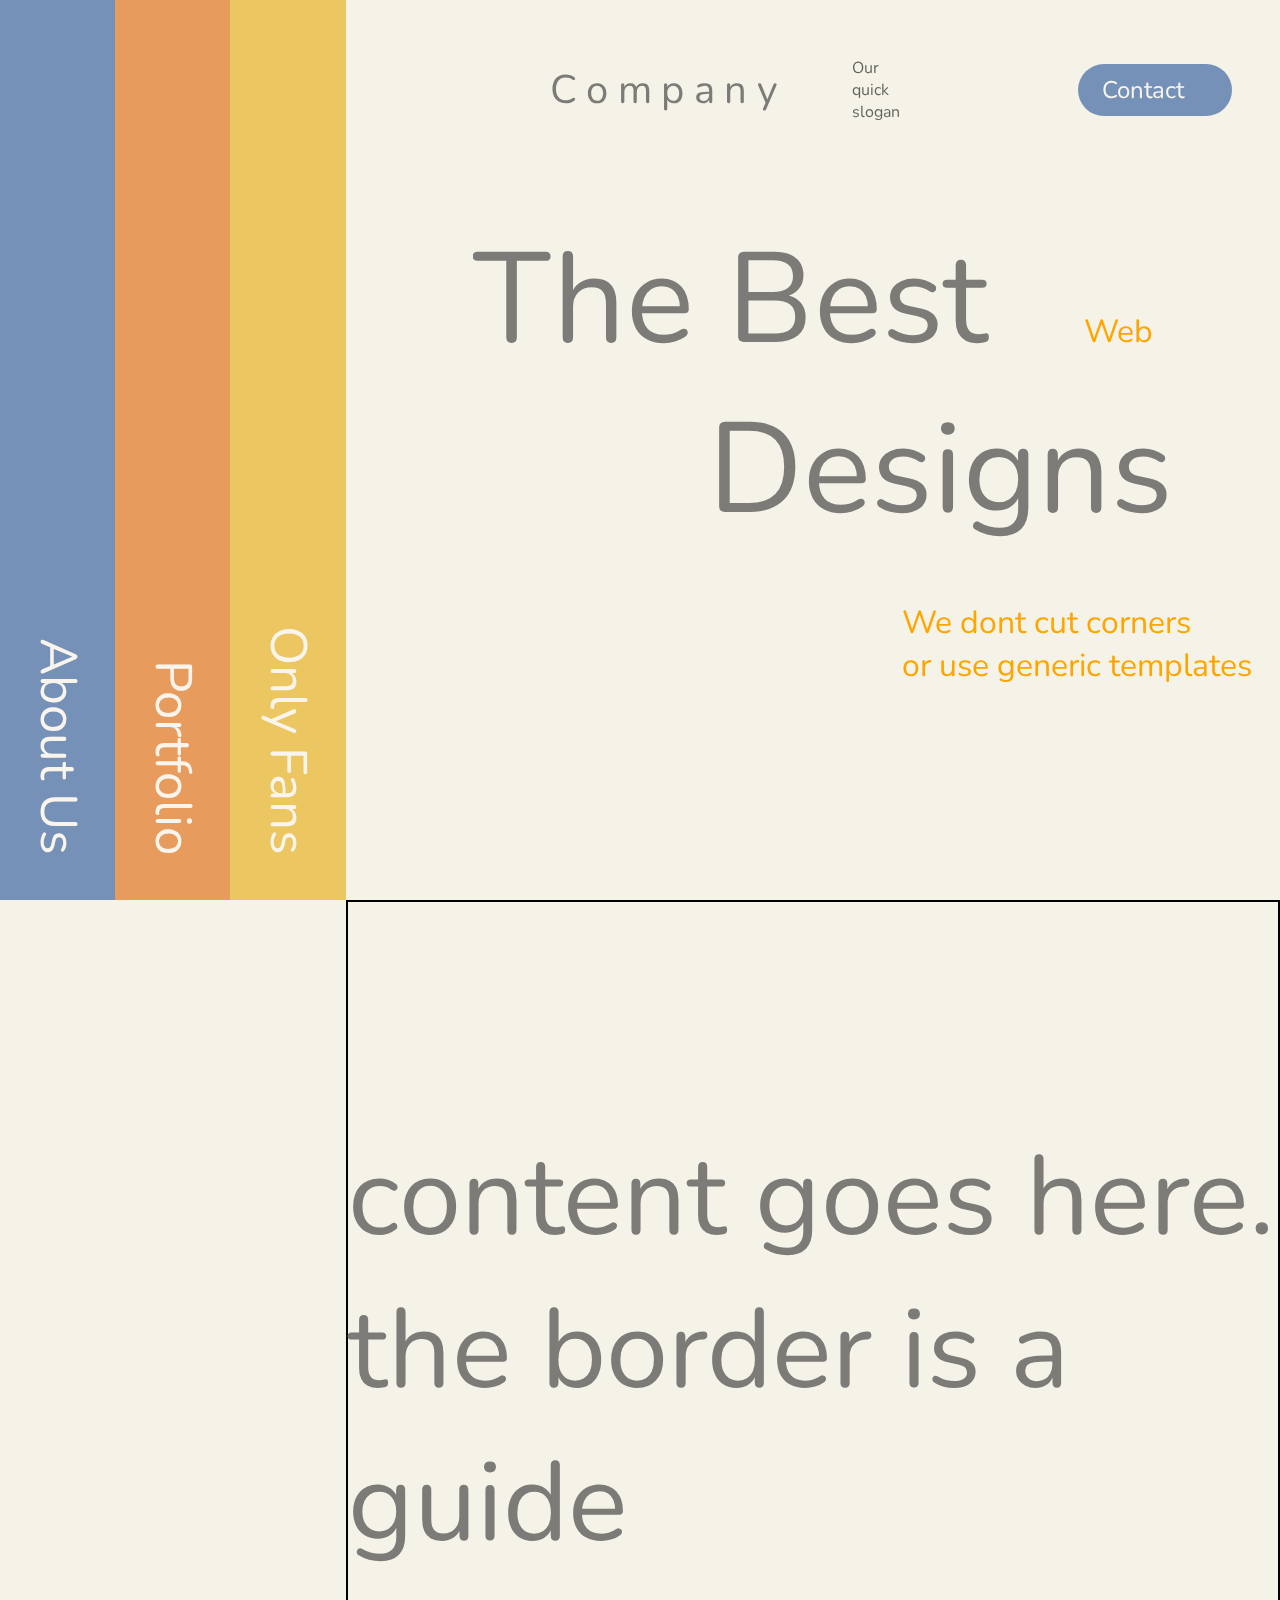
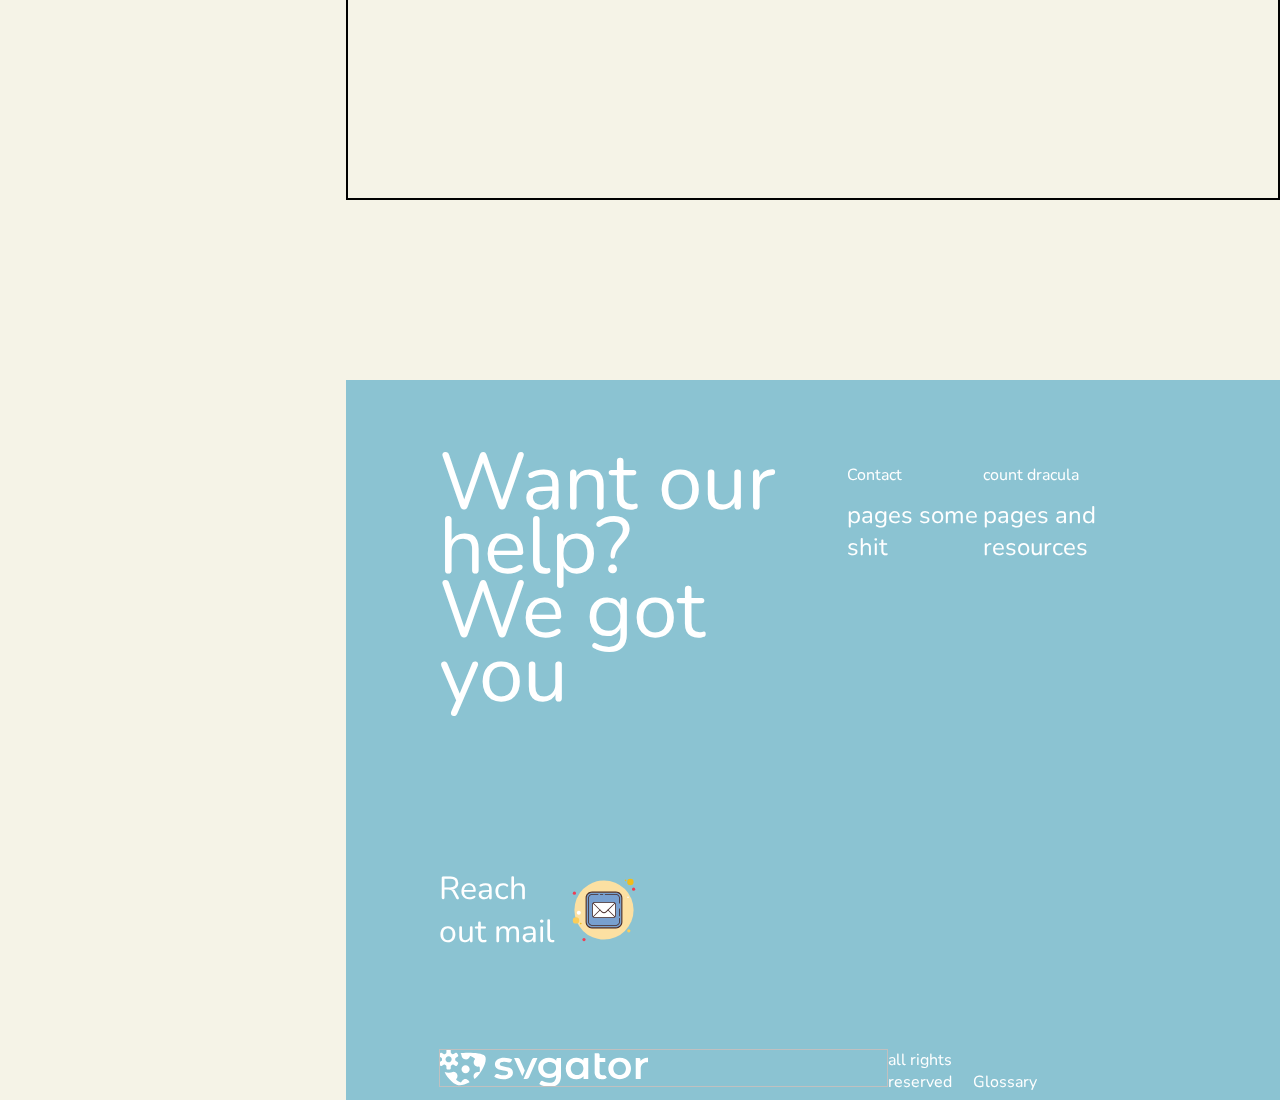
==== static/index.html @ b39f93ed "Mobile nav fix" ====
<!DOCTYPE html>
<html lang="en">
<head>
  <meta charset="UTF-8">
  <meta http-equiv="X-UA-Compatible" content="IE=edge">
  <meta name="viewport" content="width=device-width, initial-scale=1.0">
  <link rel="stylesheet" href="/css/main.css">
  <link href="https://fonts.googleapis.com/css2?family=Montserrat:wght@200;400;600;700&family=Nunito:ital,wght@0,200;0,300;0,400;0,500;0,600;0,700;0,800;1,300;1,400;1,700&family=Poppins:ital,wght@0,100;0,200;0,300;0,400;0,500;0,600;0,700;1,100;1,200;1,300;1,400;1,500;1,600;1,700&family=Press+Start+2P&family=Roboto:ital,wght@0,100;0,300;0,400;0,500;0,700;0,900;1,100;1,300;1,400;1,500;1,700;1,900&display=swap" rel="stylesheet">  <title>Page 1</title>
  <script src="/components/header.js" defer></script>
  <script src="/components/footer.js" defer></script>
  <script src="/components/navigation.js" defer></script>
  <script type="module" src="/js/index.js" defer></script>
</head>
<body>

<!-- COLUMNS -->
<div class="container123">
  <a class="items123 one">
    <aside class="column__data">
      <svg class="column__data-svg"></svg>
      <div class="column__data-text">
        <div class="column__data-text-0">About Us</div>
      </div>
    </aside>
  </a>
  <a class="items123 two">
    <aside class="column__data">
      <svg class="column__data-svg"></svg>
      <div class="column__data-text">
        <div class="column__data-text-0">Portfolio</div> 
      </div>
    </aside>
  </a>
  <a class="items123 three">
    <aside class="column__data">
      <svg class="column__data-svg"></svg>
      <div class="column__data-text">
        <div class="column__data-text-0">Only Fans</div>
      </div>
    </aside>
  </a>
</div>

<div class="offWhite"></div>




<main>
<header-component></header-component>

<div class="main__container">

  <div class="hero">
    <div class="pageTitle" >
      <div> The Best </div>
      <div>Web</div>
    </div>
    <div>
      <svg></svg>
      <div class="pageTitle" >
        <div>Designs</div>
    </div>
    </div>
    <div>We dont cut corners<br> or use generic templates</div>
  </div>

  <div class="halfway">
    <div>content goes here. the border is a guide
    </div>
  </div>

</div> <!-- main__container -->

<footer-component></footer-component>

</main>










</body>
</html>
---- css/main.css ----
@keyframes loadOpacity {
  from {
    opacity: 0;
  }
  to {
    opacity: 1;
  }
}

@keyframes spinner {
  from {
    transform: rotate(0deg);
  }
  to {
    transform: rotate(360deg);
  }
}

@keyframes textAppearY {
  from {
    transform: translateY(200px);
  }
  to {
    transform: translateY(0px);
  }
}

@keyframes textAppearX {
  from {
    transform: translateX(100px);
  }
  to {
    transform: translateX(0px);
  }
}

@keyframes navFallDown {
  0% {
    transform: translateY(-190px);
  }
  60% {
    transform: translateY(-190px);
  }
  100% {
    transform: translateY(0);
  }
}

@keyframes navRiseUp {
  0% {
    transform: translateY(230px);
  }
  60% {
    transform: translateY(230px);
  }
  100% {
    transform: translateY(0);
  }
}

@keyframes mobileNav {
  from {
    right: -100vw;
    transform: rotate(360deg);
  }
  to {
    right: -17vw;
    transform: rotate(calc(360 - 0) deg);
  }
}

@keyframes textAppearY2 {
  0% {
    transform: translateY(-80px) rotate(285deg);
  }
  50% {
    transform: translateY(-80px) rotate(285deg);
  }
  100% {
    transform: rotate(360deg);
  }
}

.one, .four, .seven, .ten {
  background-color: #7691b7;
}

.two, .five, .eight, .eleven {
  background-color: #e79b5d;
}

.three, .six, .nine, .twelve {
  background-color: #ebc661;
}

.container123, .container456, .container789, .containerLast {
  position: fixed;
  display: flex;
  left: 0;
  bottom: 0rem;
  width: 100vw;
  height: 100vh;
  z-index: 1;
  transition: 1s linear;
}

.container123 .column__data, .container456 .column__data, .container789 .column__data, .containerLast .column__data {
  display: flex;
  flex-direction: column;
  align-items: center;
  justify-content: space-between;
  margin: 0;
  width: 9vw;
  height: 90vh;
}

.container123 a, .container456 a, .container789 a, .containerLast a {
  display: flex;
  align-items: center;
  width: 9vw;
  min-width: 9vw;
  flex-shrink: 0;
  height: 100vh;
  cursor: pointer;
}

.column__data-text, .column__data-svg {
  writing-mode: vertical-lr;
  font-weight: 400;
  color: #f9f5ed;
}

.column__data {
  overflow: hidden;
}

.column__data-svg {
  top: 2rem;
  width: 50px;
  height: 50px;
  background-image: url(/img/flower.svg);
  background-repeat: no-repeat;
  transition: 1s linear;
  animation: spinner ease-out 1.2s 1;
  animation: loadOpacity 0.5s linear 1;
}

.column__data-shrink {
  width: 0px;
  height: 0px;
}

.column__data-spinner {
  animation: spinner cubic-bezier(0.57, -0.03, 0.83, 0.67) 0.5s infinite;
}

.column__data-text {
  display: flex;
  align-items: center;
  bottom: 2rem;
  font-size: 3.2rem;
  white-space: nowrap;
  overflow: hidden;
}

.column__data-text-0 {
  animation: textAppearX 0.7s linear 1;
}

.column__data-slide {
  transform: translate3d(300px, 0%, 0px);
}

.container456 .blankDiv {
  position: relative;
  width: 9vw;
  height: 100vh;
}

.container456 .hiddenDiv {
  display: flex;
  width: calc(100vw - (9vw * 3));
  flex-shrink: 1;
}

.container456 .hiddenSix {
  position: absolute;
  left: calc(9vw * 2);
  display: flex;
  width: 100vw;
  height: 100vh;
}

.container789 .seven {
  margin-right: 9vw;
}

.container789 .eight {
  position: absolute;
  right: 9vw;
}

.container789 .nine {
  position: absolute;
  right: 0;
}

.containerLast {
  justify-content: right;
}

main {
  left: calc(27vw);
}

.hero {
  position: absolute;
  top: 0;
  width: 73vw;
  height: 100vh;
  display: flex;
  flex-direction: column;
  justify-content: center;
  align-items: center;
  font-size: 8rem;
  color: #7d7b78;
  overflow-y: hidden;
}

.hero .pageTitle {
  display: flex;
  flex-direction: row;
  align-items: baseline;
  overflow-y: hidden;
  height: 170px;
  width: fit-content;
}

.hero .pageTitle div:first-child {
  animation: textAppearY 0.7s linear 1;
}

.hero .pageTitle > div + div {
  font-size: 2rem;
  color: orange;
}

.hero div + div {
  display: flex;
  flex-direction: row;
  align-items: center;
  margin-left: 6rem;
}

.hero div + div svg {
  margin-right: 5rem;
  width: 80px;
  height: 80px;
  filter: invert(0.6);
  background-image: url(/img/flower.svg);
  background-repeat: no-repeat;
}

.hero div:nth-child(3) {
  margin-top: 3rem;
  margin-left: 33rem;
  font-size: 2rem;
  color: orange;
}

.halfway {
  position: relative;
  top: 100vh;
  display: flex;
  justify-content: center;
  align-items: center;
  width: 100%;
  height: 100vh;
  color: #7d7b78;
  font-size: 7rem;
  border: solid black 2px;
}

footer {
  position: absolute;
  top: 220vh;
  width: 100%;
  height: 80vh;
  display: flex;
  justify-content: center;
  align-items: center;
  z-index: 2;
  background-color: #8bc3d2;
  overflow-y: hidden;
}

footer .footer-container {
  display: flex;
  flex-direction: column;
  justify-content: center;
  width: 80%;
  height: 80%;
  grid-gap: 2rem;
}

footer .footer-container > div {
  display: flex;
  flex-direction: row;
}

.footer__box {
  margin-top: 4rem;
  display: flex;
  color: white;
}

.footer__box:first-child {
  margin-bottom: 4rem;
}

.footer__left {
  width: 60%;
}

.footer__left-1 {
  line-height: 4rem;
  font-size: 5rem;
}

.footer__left-2, .footer__left-3 {
  display: flex;
  flex-direction: column;
  font-size: 1.5rem;
}

.footer__left-2 span, .footer__left-3 span {
  line-height: 3rem;
  font-size: 1rem;
}

.footer__center {
  width: 20%;
}

.footer__center-1 {
  display: flex;
  align-items: center;
}

.footer__center-1 a {
  position: relative;
  display: flex;
  align-items: center;
  justify-content: space-between;
  width: 16vw;
  font-size: 2rem;
}

.footer__center-1 a div:last-child {
  position: absolute;
  left: 10rem;
  display: flex;
}

.footer__center-1 a svg {
  max-width: 6vw;
  max-height: 6vw;
  min-width: 80px;
  min-height: 80px;
  background-image: url(/img/icons8-mail.svg);
  background-repeat: no-repeat;
}

.footer__center-2 {
  display: flex;
  flex-direction: row;
  max-width: 25vw;
}

.footer__center-2 a {
  display: flex;
}

.footer__center-2 a svg {
  max-width: 6vw;
  max-height: 6vw;
  min-width: 80px;
  min-height: 80px;
  background-repeat: no-repeat;
}

.footer__center-2 a:first-child svg {
  background-image: url(/img/icons8-facebook.svg);
}

.footer__center-2 a:nth-child(2) svg {
  background-image: url(/img/icons8-twitter-circled.svg);
}

.footer__center-2 a:nth-child(3) svg {
  background-image: url(/img/icons8-instagram.svg);
}

.footer__center-2 a:nth-child(4) svg {
  background-image: url(/img/icons8-github.svg);
}

.footer__bottom {
  width: 20%;
}

.footer__bottom-1 {
  width: 60%;
  height: 3vw;
  background-image: url(/img/svgator-seeklogo.com.svg);
  background-repeat: no-repeat;
}

.footer__bottom-2 {
  display: flex;
  flex-direction: row;
  align-items: flex-end;
}

nav {
  position: fixed;
  display: flex;
  align-items: center;
  justify-content: space-between;
  width: calc(100vw - 27vw);
  height: 20vh;
  transition: 0.2s linear;
  animation: navFallDown 1.4s cubic-bezier(0.26, 1.2, 0.76, 1.22) 1;
  z-index: 3;
}

nav .contact__button {
  display: flex;
  flex-direction: row;
  justify-content: space-between;
  margin-right: 3rem;
  padding: 0.6rem 1.5rem;
  width: 12vw;
  border-radius: 50px;
  border: none;
  font-size: 1.5rem;
  color: #f9f5ed;
  cursor: pointer;
  background-color: #7691b7;
}

nav .contact__button .contactSVG {
  transform: translateY(4px);
  width: 1.5rem;
  height: 1.5rem;
  background-image: url(/img/forward-arrow.svg);
  background-repeat: no-repeat;
}

nav .left {
  display: flex;
  flex-direction: row;
  align-items: center;
  margin-left: 6rem;
}

nav .left-logo {
  width: 6vw;
  height: 6vw;
  background-image: url(/img/baby-feet.svg);
  background-repeat: no-repeat;
  opacity: 0.6;
}

nav .left-title {
  margin: 0 4rem 0 2rem;
  letter-spacing: 0.6rem;
  font-size: 2.5rem;
  color: #7d7b78;
}

nav .left-dscrp {
  font-size: 1rem;
  width: 5vw;
  opacity: 0.6;
}

.autoScrollButton {
  position: fixed;
  top: 88vh;
  right: 5vw;
  padding: 2rem;
  border-radius: 50%;
  animation: navRiseUp 1.4s cubic-bezier(0.26, 1.2, 0.76, 1.22) 1;
  transition: 0.2s linear;
  background-color: #7691b7;
  border: none;
  z-index: 1;
}

.autoScrollButton__img {
  position: absolute;
  height: 150px;
  width: 60px;
  transform: scaleY(2) translate(-50%, -10%);
  stroke: transparent;
  stroke-width: 0px;
  background-repeat: no-repeat;
  background-image: url(/img/down-arrow.svg);
  cursor: pointer;
}

.nav-menu-icon {
  display: none;
}

@media screen and (max-width: 1000px) {
  .nav-menu-icon {
    display: block;
    cursor: pointer;
    padding: 2rem;
    margin-right: 5rem;
    border: none;
    background-color: none;
  }
  .highZ {
    z-index: 1000 !important;
  }
  .mobileNav {
    position: fixed;
    left: 0;
    top: 0;
    padding: 0;
    margin: 0;
    height: 100vh;
    width: 100vw;
    overflow: hidden;
    background-color: #F5F3E7;
    transition: 1s linear;
    z-index: 11;
  }
  .mobileNav a {
    position: absolute;
    width: 90vw;
    right: -100vw;
    height: 70vh;
    display: flex;
    z-index: 113;
  }
  .mobileNav__1 {
    top: 13vh;
    transform: rotate(355deg);
    animation: mobileNav 1s cubic-bezier(0.17, 0.67, 0.45, 1.02) 0.5s 1 forwards;
    background-color: #8bc3d2;
  }
  .mobileNav__2 {
    top: 26vh;
    transform: rotate(345deg);
    animation: mobileNav 1s cubic-bezier(0.17, 0.67, 0.45, 1.02) 0.33s 1 forwards;
    background-color: #ebc661;
  }
  .mobileNav__3 {
    top: 40vh;
    transform: rotate(335deg);
    animation: mobileNav 1s cubic-bezier(0.17, 0.67, 0.45, 1.02) 0.2s 1 forwards;
    background-color: #e79b5d;
  }
  .mobileNav__4 {
    top: 57vh;
    transform: rotate(325deg);
    animation: mobileNav 1s cubic-bezier(0.17, 0.67, 0.45, 1.02) 0.1s 1 forwards;
    background-color: #7691b7;
  }
  .mobileNav__text {
    position: absolute;
    display: flex;
    justify-content: center;
    align-items: center;
    margin-top: 3rem;
    margin-left: 10rem;
    height: 40px;
    width: fit-content;
    overflow: hidden;
    color: #f9f5ed;
  }
  .mobileNav__text div {
    text-decoration: none;
    font-size: 2.5rem;
    animation: textAppearY2 1.2s cubic-bezier(0.17, 0.67, 0.45, 1.02) 1;
  }
  .mobileNav__text-1 {
    transform: rotate(365deg);
  }
  .mobileNav__text-2 {
    transform: rotate(375deg);
  }
  .mobileNav__text-3 {
    transform: rotate(385deg);
  }
  .mobileNav__text-4 {
    transform: rotate(395deg);
  }
}

@media screen and (max-width: 1000px) {
  body .container123, body .container456, body .container789, body .containerLast {
    display: none;
  }
  body nav {
    width: 100vw;
  }
  body nav .contact__button {
    display: none;
  }
  body main {
    width: 100vw;
  }
  body main .hero {
    width: 100vw;
  }
}

* {
  box-sizing: border-box;
  font-family: 'nunito', 'montserrat';
}

body, html {
  margin: 0%;
  padding: 0%;
  width: 100vw;
  height: 100%;
  max-height: 300vh;
  background-color: #F5F3E7;
  overflow-x: hidden;
  scroll-behavior: smooth;
  overscroll-behavior: none;
}

main {
  position: absolute;
  width: calc(100vw - 27vw);
  height: 300vh;
  z-index: 2;
}
/*# sourceMappingURL=main.css.map */
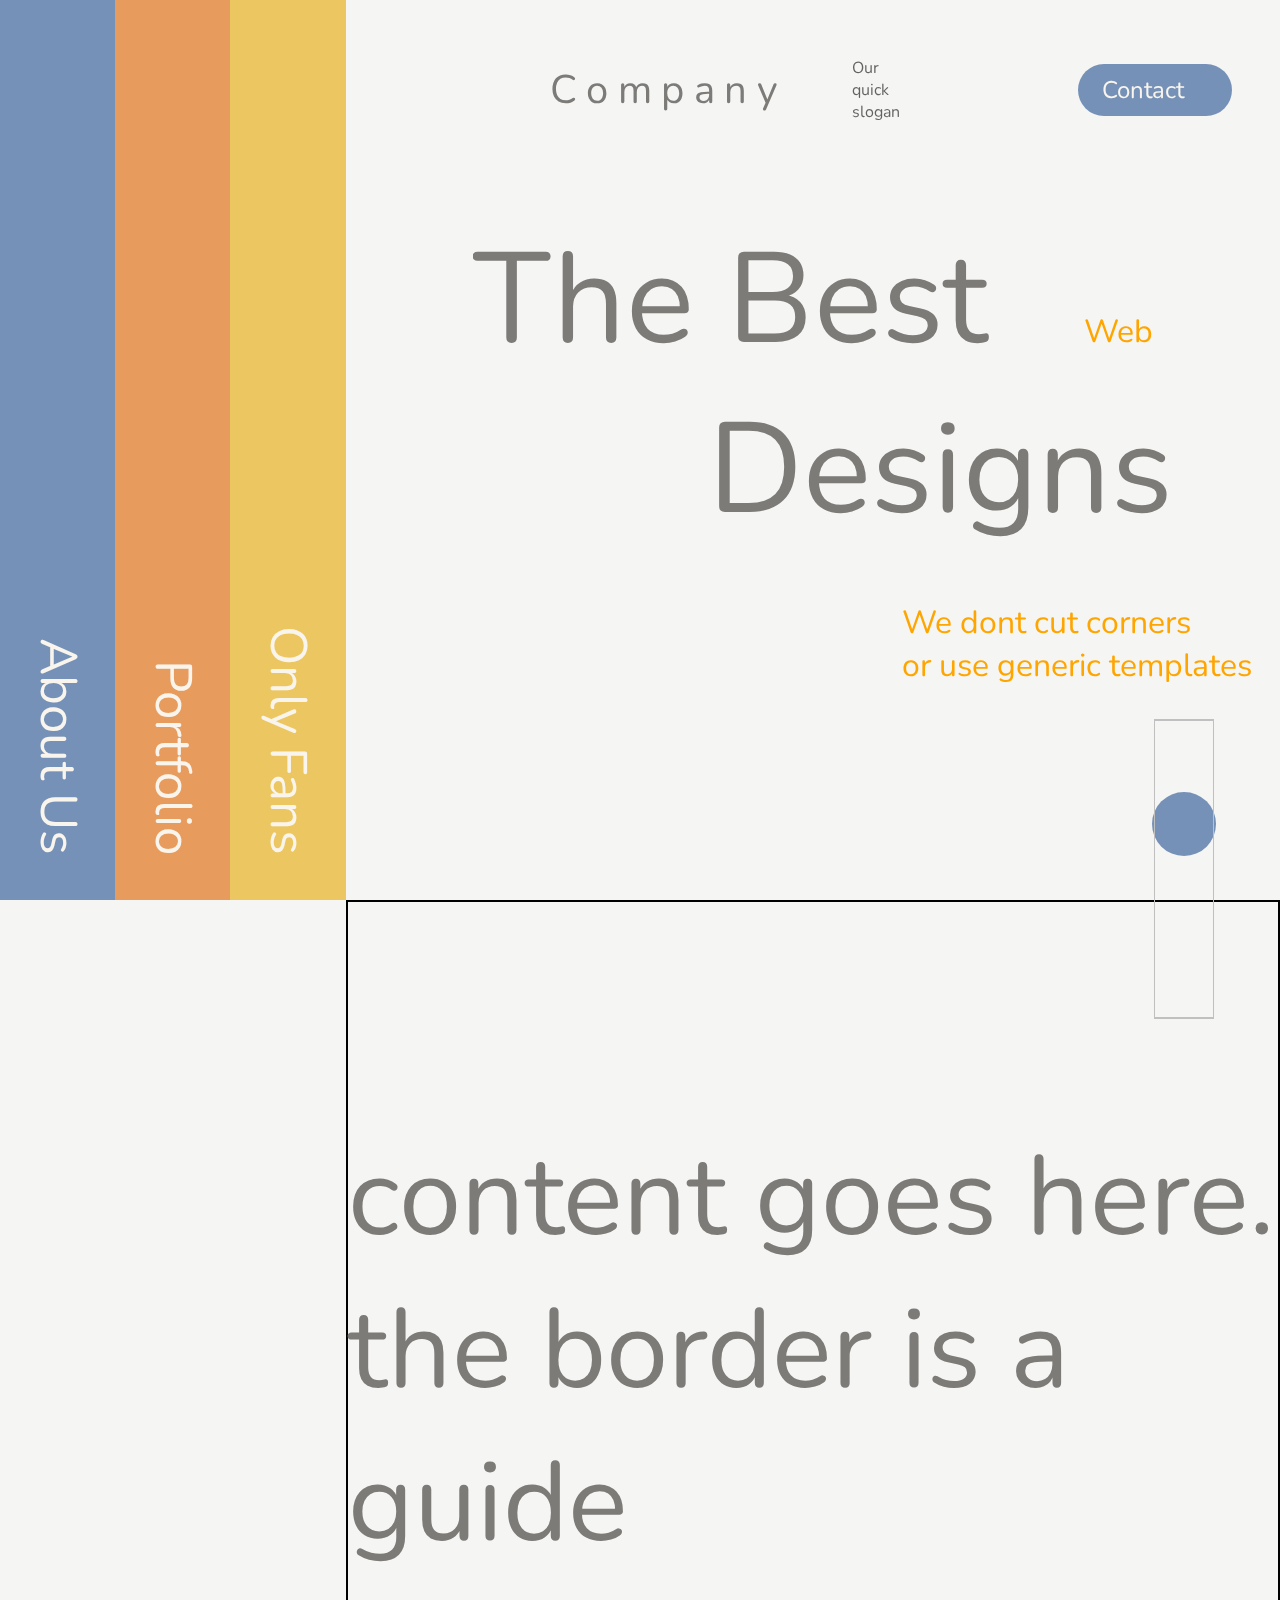
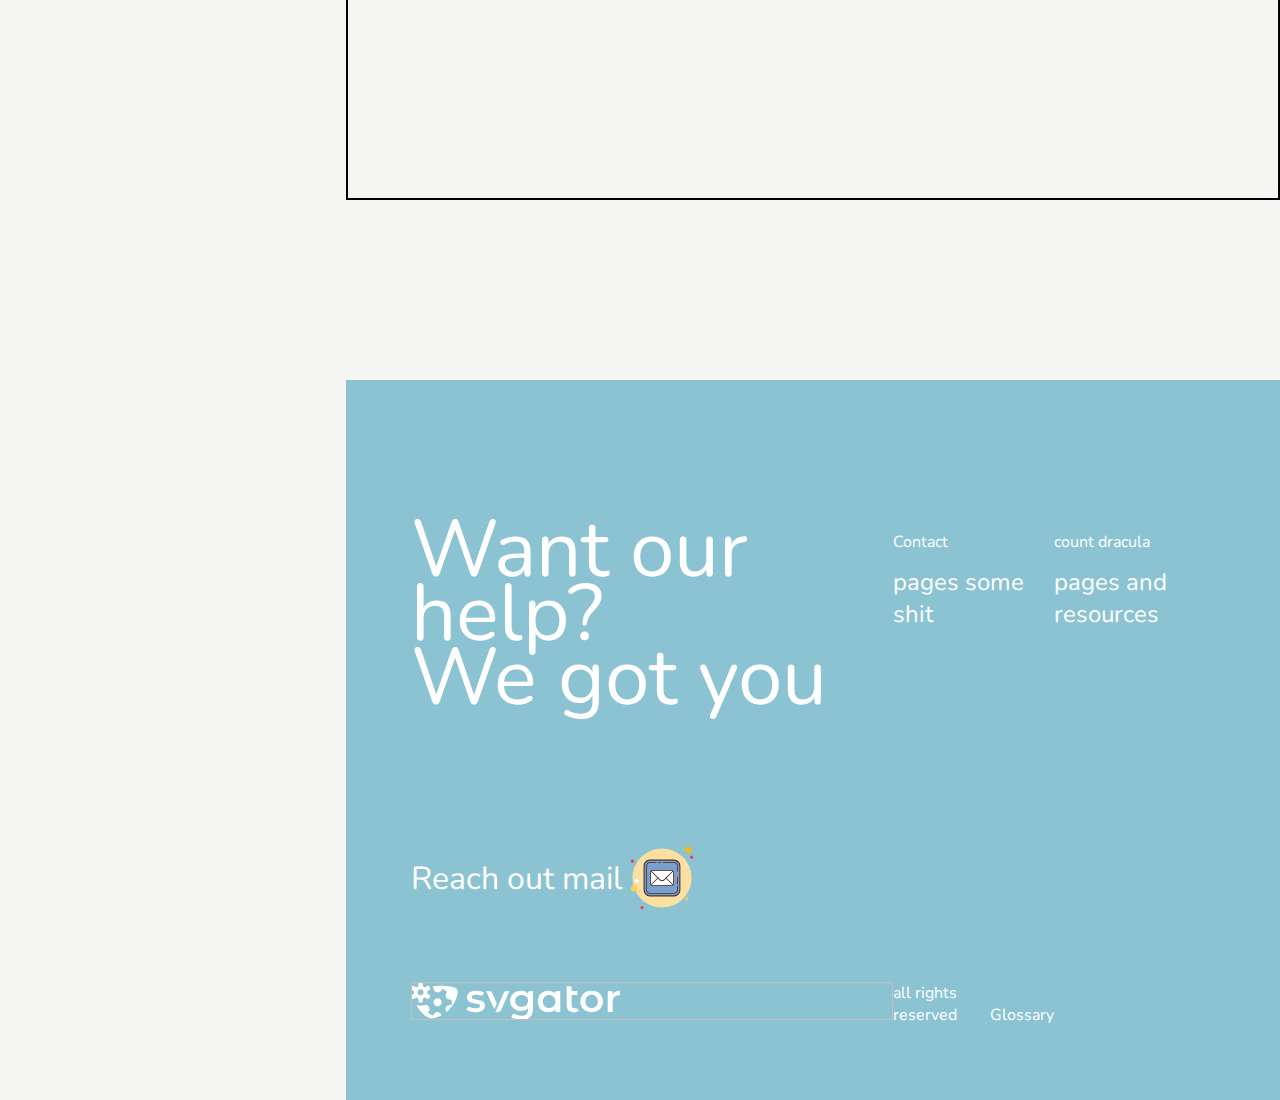
==== commit 831c4260: "column and page loading" ====
--- a/static/index.html
+++ b/static/index.html
@@ -5,13 +5,17 @@
   <meta http-equiv="X-UA-Compatible" content="IE=edge">
   <meta name="viewport" content="width=device-width, initial-scale=1.0">
   <link rel="stylesheet" href="/css/main.css">
-  <link href="https://fonts.googleapis.com/css2?family=Montserrat:wght@200;400;600;700&family=Nunito:ital,wght@0,200;0,300;0,400;0,500;0,600;0,700;0,800;1,300;1,400;1,700&family=Poppins:ital,wght@0,100;0,200;0,300;0,400;0,500;0,600;0,700;1,100;1,200;1,300;1,400;1,500;1,600;1,700&family=Press+Start+2P&family=Roboto:ital,wght@0,100;0,300;0,400;0,500;0,700;0,900;1,100;1,300;1,400;1,500;1,700;1,900&display=swap" rel="stylesheet">  <title>Page 1</title>
+  <link href="https://fonts.googleapis.com/css2?family=Montserrat:wght@200;400;600;700&family=Nunito:ital,wght@0,200;0,300;0,400;0,500;0,600;0,700;0,800;1,300;1,400;1,700&family=Poppins:ital,wght@0,100;0,200;0,300;0,400;0,500;0,600;0,700;1,100;1,200;1,300;1,400;1,500;1,600;1,700&family=Press+Start+2P&family=Roboto:ital,wght@0,100;0,300;0,400;0,500;0,700;0,900;1,100;1,300;1,400;1,500;1,700;1,900&display=swap" rel="stylesheet">  
+  <title>index</title>
   <script src="/components/header.js" defer></script>
   <script src="/components/footer.js" defer></script>
   <script src="/components/navigation.js" defer></script>
   <script type="module" src="/js/index.js" defer></script>
 </head>
 <body>
+
+
+
 
 <!-- COLUMNS -->
 <div class="container123">
@@ -45,8 +49,13 @@
 
 
 
+<main>
 
-<main>
+
+<div class="page"></div>
+<div id="loading"></div>
+
+
 <header-component></header-component>
 
 <div class="main__container">
--- a/css/main.css
+++ b/css/main.css
@@ -209,10 +209,6 @@
   justify-content: right;
 }
 
-main {
-  left: calc(27vw);
-}
-
 .hero {
   position: absolute;
   top: 0;
@@ -298,9 +294,8 @@
   display: flex;
   flex-direction: column;
   justify-content: center;
-  width: 80%;
-  height: 80%;
-  grid-gap: 2rem;
+  width: 86%;
+  height: 86%;
 }
 
 footer .footer-container > div {
@@ -330,6 +325,7 @@
 .footer__left-2, .footer__left-3 {
   display: flex;
   flex-direction: column;
+  width: 20%;
   font-size: 1.5rem;
 }
 
@@ -351,8 +347,7 @@
   position: relative;
   display: flex;
   align-items: center;
-  justify-content: space-between;
-  width: 16vw;
+  width: 100%;
   font-size: 2rem;
 }
 
@@ -510,19 +505,7 @@
   cursor: pointer;
 }
 
-.nav-menu-icon {
-  display: none;
-}
-
-@media screen and (max-width: 1000px) {
-  .nav-menu-icon {
-    display: block;
-    cursor: pointer;
-    padding: 2rem;
-    margin-right: 5rem;
-    border: none;
-    background-color: none;
-  }
+@media screen and (max-width: 1024px) {
   .highZ {
     z-index: 1000 !important;
   }
@@ -535,7 +518,7 @@
     height: 100vh;
     width: 100vw;
     overflow: hidden;
-    background-color: #F5F3E7;
+    background-color: #f5f5f4;
     transition: 1s linear;
     z-index: 11;
   }
@@ -600,24 +583,147 @@
   .mobileNav__text-4 {
     transform: rotate(395deg);
   }
-}
-
-@media screen and (max-width: 1000px) {
+  .hamburger {
+    position: relative;
+    justify-content: center;
+    width: 50px;
+    height: 50px;
+    max-width: 6rem;
+    max-height: 6rem;
+    padding: 10px;
+    background-color: none;
+    background: none;
+    border: none;
+    outline: inherit;
+  }
+  .hamburger__line {
+    position: absolute;
+    border: 2px solid black;
+    width: 40px;
+    transition: 0.2s linear;
+  }
+  .hamburger__line-1 {
+    top: 10px;
+  }
+  .hamburger__line-2 {
+    bottom: 10px;
+  }
+  .hamburger__line-3 {
+    top: 50%;
+    transform: translateY(-50%);
+  }
+}
+
+@media screen and (max-width: 1024px) {
   body .container123, body .container456, body .container789, body .containerLast {
     display: none;
   }
   body nav {
     width: 100vw;
+    height: 14vh;
+    justify-content: left;
+  }
+  body nav .left {
+    margin-left: 7vw;
   }
   body nav .contact__button {
     display: none;
   }
+  body nav .left-dscrp {
+    display: none;
+  }
+  body nav .hamburger {
+    display: flex !important;
+    margin-left: auto;
+    margin-right: 7vw;
+  }
   body main {
     width: 100vw;
   }
   body main .hero {
     width: 100vw;
   }
+  body .footer__box:first-child {
+    margin-bottom: 0;
+    margin-top: 0rem;
+  }
+  body .footer__left {
+    width: 50%;
+  }
+  body .footer__left-1 {
+    line-height: 3rem;
+    font-size: 3rem;
+  }
+  body .footer__left-2, body .footer__left-3 {
+    width: 25%;
+    font-size: 1rem;
+  }
+  body .footer__bottom-2 {
+    width: 50%;
+  }
+}
+
+@media screen and (max-width: 768px) {
+  body .mobileNav__text {
+    margin-top: 2rem;
+    margin-left: 8rem;
+  }
+  body footer .footer__box:first-child {
+    display: none;
+  }
+  body footer .footer__box:nth-child(2) {
+    justify-content: space-around;
+    flex-direction: column;
+    width: 100%;
+    height: 80%;
+  }
+  body footer .footer__center-1 {
+    width: 100%;
+  }
+  body footer .footer__center-1 a {
+    justify-content: center;
+  }
+  body footer .footer__center-2 {
+    justify-content: center;
+    width: 100%;
+    max-width: none;
+  }
+  body footer .footer__center-2 a {
+    margin: 0 0.5rem;
+  }
+}
+
+@media screen and (max-width: 450px) {
+  body .left-title {
+    font-size: 2rem;
+    margin: 0 2rem 0 0.5rem;
+  }
+  body .mobileNav__text {
+    margin-top: 1.5rem;
+    margin-left: 6rem;
+  }
+}
+
+@media screen and (max-width: 360px) {
+  body .left-title {
+    font-size: 1.5rem;
+  }
+  body footer .footer__center-2 a {
+    margin: 0;
+  }
+}
+
+.body {
+  display: none;
+}
+
+#loading {
+  display: flex;
+  position: fixed;
+  z-index: 100;
+  width: 100%;
+  height: 100%;
+  background-color: #f5f5f4;
 }
 
 * {
@@ -631,7 +737,7 @@
   width: 100vw;
   height: 100%;
   max-height: 300vh;
-  background-color: #F5F3E7;
+  background-color: #f5f5f4;
   overflow-x: hidden;
   scroll-behavior: smooth;
   overscroll-behavior: none;
@@ -642,5 +748,6 @@
   width: calc(100vw - 27vw);
   height: 300vh;
   z-index: 2;
+  overflow: hidden;
 }
 /*# sourceMappingURL=main.css.map */